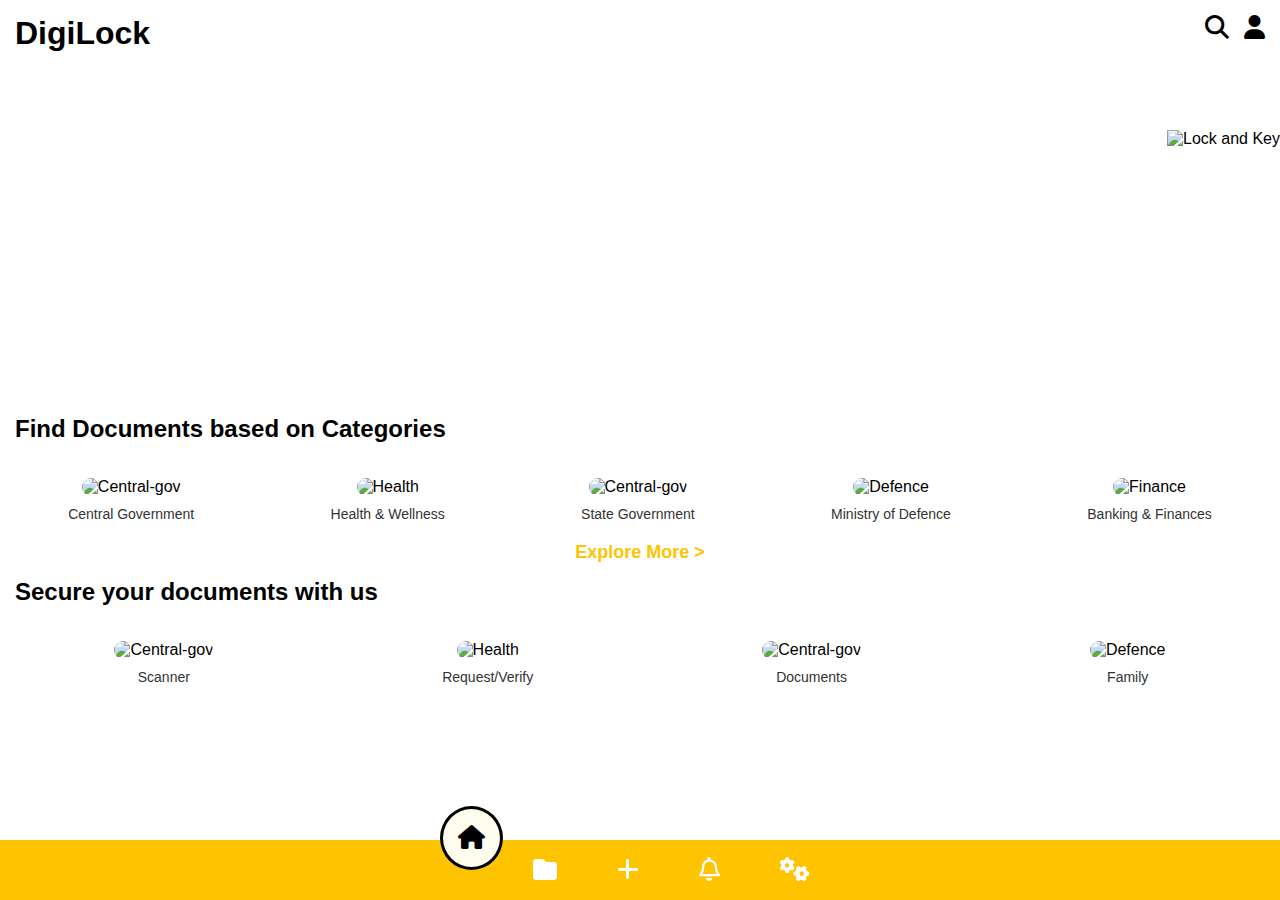
==== index.html @ a015e08f "Add files via upload" ====
<!DOCTYPE html>
<html lang="en">
<head>
    <meta charset="UTF-8">
    <meta name="viewport" content="width=device-width, initial-scale=1.0">
    <link rel="stylesheet" href="style.css">
    <link rel="stylesheet" href="https://cdnjs.cloudflare.com/ajax/libs/font-awesome/6.4.0/css/all.min.css">
    <title>Curved Bottom Rectangle</title>
</head>
<body>
    <header>
        <div class="logo">
            <h1>DigiLock</h1>
        </div>
        <div class="header-icons">
            <i class="fas fa-search"></i>
            <i class="fas fa-user"></i>
        </div>
        <div class="header-text">
            <h1>Secure Your Docs using .pii</h1>
        </div>
        <div class="header-image">
            <img src="images/lockkey.png" alt="Lock and Key">
        </div>
    </header>
    <main>
    <section>
        <h2>Find Documents based on Categories</h2>
    </section>
    <section2>
        <div class="image-container">
            <img src="images/AN.png" alt="Central-gov">
            <p>Central Government</p>
        </div>
        <div class="image-container">
            <img src="images/HealthIcon.png" alt="Health">
            <p>Health & Wellness</p>
        </div>
        <div class="image-container">
            <img src="images/AN.png" alt="Central-gov">
            <p>State Government</p>
        </div>
        <div class="image-container">
            <img src="images/DefenceIcon (1).png" alt="Defence">
            <p>Ministry of Defence</p>
        </div>
        <div class="image-container">
            <img src="images/Finance.png" alt="Finance">
            <p>Banking & Finances</p>
        </div>
    </section2>
    <div class="explore-more-container">
        <h6 class="explore-more">Explore More &gt;</h6>
    </div>
    <section>
        <h2>Secure your documents with us</h2>
    </section>
    <section2>
        <div class="image-container">
            <img src="images/Untitled design (2).png" alt="Central-gov">
            <p>Scanner</p>
        </div>
        <div class="image-container">
            <img src="images/Untitled design (3).png" alt="Health">
            <p>Request/Verify</p>
        </div>
        <div class="image-container">
            <img src="images/Untitled design (4).png" alt="Central-gov">
            <p>Documents</p>
        </div>
        <div class="image-container">
            <img src="images/Untitled design (5).png" alt="Defence">
            <p>Family</p>
        </div>
    </section2>
</main>
    <footer class="curved-menu">
        <nav class="menu">
            <ul>
                <li class="active"><a href="#"><i class="fas fa-home"></i></a></li> <!-- Home is active -->
                <li><a href="#"><i class="fa-solid fa-folder"></i></a></li>
                <li><a href="upload.html"><i class="fa-solid fa-plus"></i></a></li>
                <li><a href="#"><i class="fa-regular fa-bell"></i></a></li>
                <li><a href="#"><i class="fa-solid fa-gears"></i></a></li>
            </ul>
        </nav>
    </footer>
    <script>
        function handleMenuClick(event) {
            document.querySelectorAll('footer.curved-menu nav.menu ul li').forEach(item => {
                item.classList.remove('active');
            });
            event.currentTarget.classList.add('active');
        }

        document.querySelectorAll('footer.curved-menu nav.menu ul li').forEach(item => {
            item.addEventListener('click', handleMenuClick);
        });
    </script>
</body>
</html>
---- style.css ----
* {
    margin: 0;
    padding: 0;
    box-sizing: border-box;
}

body {
    font-family: Arial, sans-serif;
    display: flex;
    flex-direction: column;
    min-height: 100vh;
}

header {
    position: relative;
    height: 400px;
    background: url('images/1725623789754.png') no-repeat center center;
    background-size: cover;
}

header, footer.curved-menu {
    z-index: 10; /* Ensure header and footer are above other content */
}

main {
    flex: 1; /* Pushes footer to the bottom */
    padding-bottom: 60px; /* Prevent content overlap with footer */
}

.logo {
    position: absolute;
    top: 15px;
    left: 15px;
    z-index: 10; /* Ensure the logo is above the background image */
}

.logo img {
    height: 50px; /* Adjust size of the logo as needed */
}

.header-icons {
    position: absolute;
    top: 15px;
    right: 15px;
    z-index: 10; /* Ensure icons are above the background image */
    display: flex;
    gap: 15px; /* Space between icons */
}

.header-icons i {
    font-size: 24px; /* Adjust icon size as needed */
    color: rgb(0, 0, 0); /* Adjust color to match your design */
    cursor: pointer; /* Change cursor to pointer on hover */
}

.header-text {
    position: absolute; /* Use absolute positioning */
    top: 170px; /* Adjust this value to move the text down */
    left: 20px; /* Adjust this value to move the text left */
    text-align: left; /* Left-align the text */
    color: white; /* Adjust text color if needed */
    width: 300px;
    font-size: large;
    z-index: 10; /* Ensure text is above the background image */
}

.header-image {
    position: absolute;
    top: 130px; /* Align with the text */
    right: 0px;
    display: flex;
    align-items: center; /* Center image vertically with the text */
    z-index: 10; /* Ensure image is above the background image */
}

.header-image img {
    height: 160px; /* Adjust size of the image as needed */
}

.header-text h1 {
    margin: 0;
}

section{
    padding: 15px;
}

section2 {
    display: flex; /* Aligns all images in a row */
    justify-content: space-around; /* Even spacing between images */
    align-items: center;
    padding: 20px 0; /* Adds padding around the section */
}

.image-container {
    text-align: center; /* Center-align the text under each image */
}

.image-container img {
    height: 70px; /* Adjust the height of the images */
    width: auto; /* Maintain aspect ratio */
    border-radius: 10px;
    margin-bottom: 10px; /* Adds space between the image and the title */
}

.image-container p {
    font-size: 14px; /* Adjust the text size for titles */
    color: #333; /* Optional text color */
}

.explore-more-container {
    width: 100%; /* Takes full width to center the text */
    text-align: center; /* Centers the content */
}

.explore-more {
    color: rgb(255, 196, 0);
    font-size: 18px;
    cursor: pointer;
}

.explore-more:hover {
    text-decoration: underline;
}

footer.curved-menu {
    position: fixed;
    bottom: 0;
    width: 100%;
    background-color: #ffc400;
    padding: 10px 0;
    display: flex;
    height: 60px;
    justify-content: center;
    align-items: center;
    z-index: 1000; /* Keeps the footer above other content */
}

footer.curved-menu nav.menu ul {
    display: flex;
    justify-content: space-around;
    width: 100%;
    list-style: none;
    padding: 0;
    margin: 0;
}

footer.curved-menu nav.menu ul li {
    flex: 1;
    text-align: center;
    position: relative;
}

footer.curved-menu nav.menu ul li a {
    text-decoration: none;
    color: #fff;
    font-size: 24px;
    display: block;
    padding: 30px; /* Adjust padding to make the circle smaller */
    transition: color 0.3s ease, background-color 0.3s ease;
}

footer.curved-menu nav.menu ul li.active a {
    background-color: #fffded;
    border-radius: 50%;
    border: 3px solid #000000;
    color: #000000;
    padding: 15px;
    transform: translateY(-20px);
}

footer.curved-menu nav.menu ul li a:hover {
    color: #06021b;
}
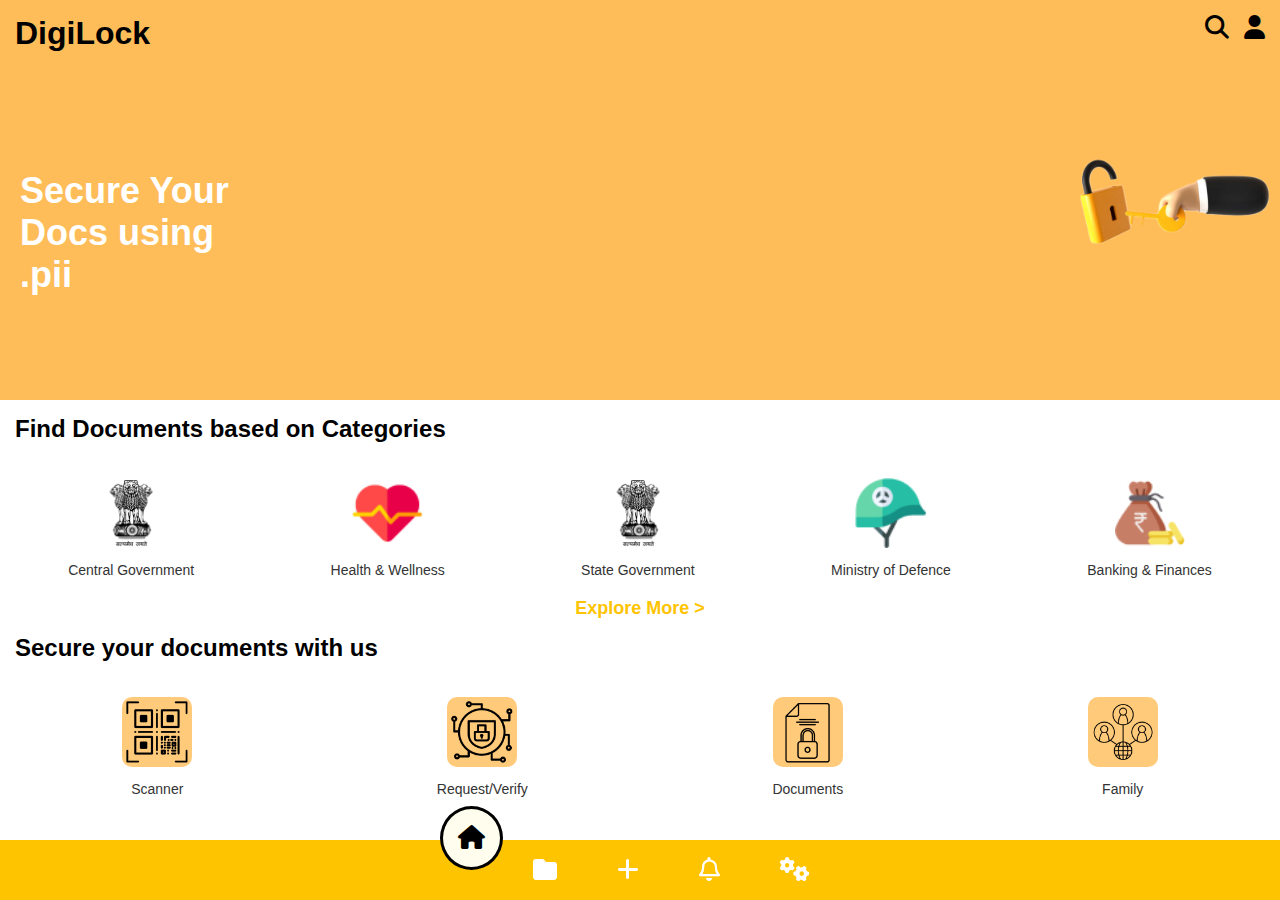
==== commit 09f13ea1: "Update index.html" ====
--- a/index.html
+++ b/index.html
@@ -77,7 +77,7 @@
     <footer class="curved-menu">
         <nav class="menu">
             <ul>
-                <li class="active"><a href="#"><i class="fas fa-home"></i></a></li> <!-- Home is active -->
+                <li class="active"><a href="index.html"><i class="fas fa-home"></i></a></li> <!-- Home is active -->
                 <li><a href="#"><i class="fa-solid fa-folder"></i></a></li>
                 <li><a href="upload.html"><i class="fa-solid fa-plus"></i></a></li>
                 <li><a href="#"><i class="fa-regular fa-bell"></i></a></li>
--- a/style.css
+++ b/style.css
@@ -59,7 +59,7 @@
     left: 20px; /* Adjust this value to move the text left */
     text-align: left; /* Left-align the text */
     color: white; /* Adjust text color if needed */
-    width: 300px;
+    width: 250px;
     font-size: large;
     z-index: 10; /* Ensure text is above the background image */
 }
@@ -171,4 +171,4 @@
 
 footer.curved-menu nav.menu ul li a:hover {
     color: #06021b;
-}+}
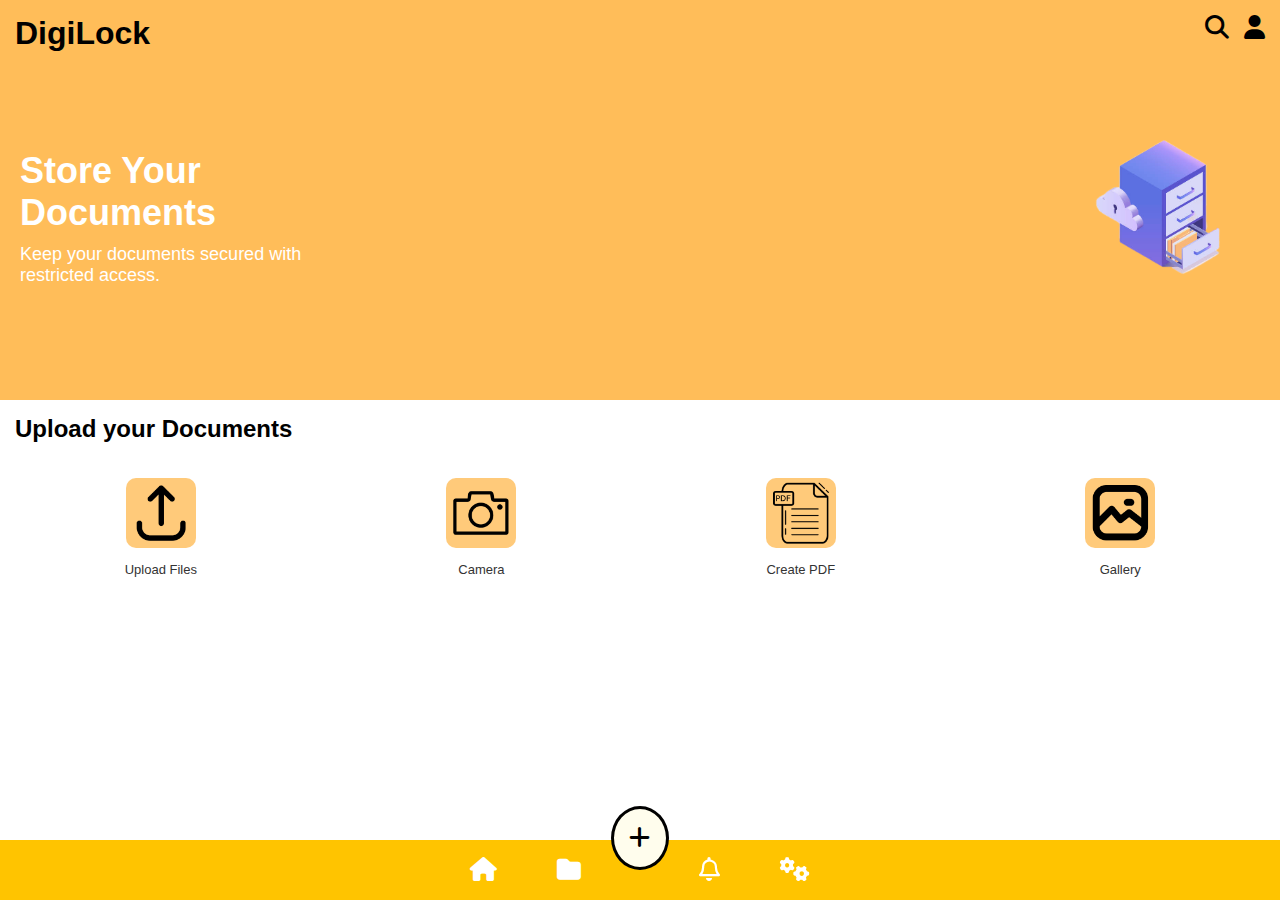
==== commit 06db05fc: "Update index.html" ====
--- a/index.html
+++ b/index.html
@@ -3,9 +3,23 @@
 <head>
     <meta charset="UTF-8">
     <meta name="viewport" content="width=device-width, initial-scale=1.0">
-    <link rel="stylesheet" href="style.css">
+    <link rel="stylesheet" href="upload.css">
     <link rel="stylesheet" href="https://cdnjs.cloudflare.com/ajax/libs/font-awesome/6.4.0/css/all.min.css">
-    <title>Curved Bottom Rectangle</title>
+    <title>Upload Docs</title>
+    <style>
+        /* Add styles for the confirmation message */
+        .confirmation-message {
+            display: none;
+            position: fixed;
+            top: 20px;
+            right: 20px;
+            background-color: #4CAF50;
+            color: white;
+            padding: 10px 20px;
+            border-radius: 5px;
+            z-index: 1000;
+        }
+    </style>
 </head>
 <body>
     <header>
@@ -17,85 +31,60 @@
             <i class="fas fa-user"></i>
         </div>
         <div class="header-text">
-            <h1>Secure Your Docs using .pii</h1>
+            <h1>Store Your Documents</h1>
+            <p>Keep your documents secured with restricted access.</p>
         </div>
         <div class="header-image">
-            <img src="images/lockkey.png" alt="Lock and Key">
+            <img src="images/1725638824410.png" alt="Lock and Key">
         </div>
     </header>
-    <main>
+    
     <section>
-        <h2>Find Documents based on Categories</h2>
+        <h2>Upload your Documents</h2>
     </section>
+
     <section2>
         <div class="image-container">
-            <img src="images/AN.png" alt="Central-gov">
-            <p>Central Government</p>
+            <img id="upload-files" src="images/Untitled design (6).png" alt="Upload Files">
+            <p>Upload Files</p>
         </div>
         <div class="image-container">
-            <img src="images/HealthIcon.png" alt="Health">
-            <p>Health & Wellness</p>
+            <img id="camera-click" src="images/Untitled design (7).png" alt="Camera">
+            <p>Camera</p>
         </div>
         <div class="image-container">
-            <img src="images/AN.png" alt="Central-gov">
-            <p>State Government</p>
+            <img src="images/Untitled design (8).png" alt="Create PDF">
+            <p>Create PDF</p>
         </div>
         <div class="image-container">
-            <img src="images/DefenceIcon (1).png" alt="Defence">
-            <p>Ministry of Defence</p>
-        </div>
-        <div class="image-container">
-            <img src="images/Finance.png" alt="Finance">
-            <p>Banking & Finances</p>
+            <img src="images/Untitled design (9).png" alt="Gallery">
+            <p>Gallery</p>
         </div>
     </section2>
-    <div class="explore-more-container">
-        <h6 class="explore-more">Explore More &gt;</h6>
+
+    <!-- Hidden file input for uploading -->
+    <input type="file" id="file-input" style="display: none;" multiple>
+
+    <!-- Hidden file input for camera capture -->
+    <input type="file" id="camera-input" accept="image/*;capture=camera" style="display: none;">
+
+    <!-- Confirmation message -->
+    <div class="confirmation-message" id="confirmation-message">
+        Uploaded successfully !
     </div>
-    <section>
-        <h2>Secure your documents with us</h2>
-    </section>
-    <section2>
-        <div class="image-container">
-            <img src="images/Untitled design (2).png" alt="Central-gov">
-            <p>Scanner</p>
-        </div>
-        <div class="image-container">
-            <img src="images/Untitled design (3).png" alt="Health">
-            <p>Request/Verify</p>
-        </div>
-        <div class="image-container">
-            <img src="images/Untitled design (4).png" alt="Central-gov">
-            <p>Documents</p>
-        </div>
-        <div class="image-container">
-            <img src="images/Untitled design (5).png" alt="Defence">
-            <p>Family</p>
-        </div>
-    </section2>
-</main>
+
     <footer class="curved-menu">
         <nav class="menu">
             <ul>
-                <li class="active"><a href="index.html"><i class="fas fa-home"></i></a></li> <!-- Home is active -->
+                <li><a href="index.html"><i class="fas fa-home"></i></a></li>
                 <li><a href="#"><i class="fa-solid fa-folder"></i></a></li>
-                <li><a href="upload.html"><i class="fa-solid fa-plus"></i></a></li>
+                <li class="active"><a href="upload.html"><i class="fa-solid fa-plus"></i></a></li>
                 <li><a href="#"><i class="fa-regular fa-bell"></i></a></li>
                 <li><a href="#"><i class="fa-solid fa-gears"></i></a></li>
             </ul>
         </nav>
     </footer>
-    <script>
-        function handleMenuClick(event) {
-            document.querySelectorAll('footer.curved-menu nav.menu ul li').forEach(item => {
-                item.classList.remove('active');
-            });
-            event.currentTarget.classList.add('active');
-        }
 
-        document.querySelectorAll('footer.curved-menu nav.menu ul li').forEach(item => {
-            item.addEventListener('click', handleMenuClick);
-        });
-    </script>
+    <script src="script.js"></script>
 </body>
 </html>
--- a/upload.css
+++ b/upload.css
@@ -0,0 +1,157 @@
+* {
+    margin: 0;
+    padding: 0;
+    box-sizing: border-box;
+}
+
+body {
+    font-family: Arial, sans-serif;
+    display: flex;
+    flex-direction: column;
+    min-height: 100vh;
+}
+
+header {
+    position: relative;
+    height: 400px;
+    background: url('images/1725623789754.png') no-repeat center center;
+    background-size: cover;
+    z-index: 10;
+}
+
+.logo {
+    position: absolute;
+    top: 15px;
+    left: 15px;
+    z-index: 10; /* Ensure the logo is above the background image */
+}
+
+.logo img {
+    height: 50px; /* Adjust size of the logo as needed */
+}
+
+.header-icons {
+    position: absolute;
+    top: 15px;
+    right: 15px;
+    z-index: 10; /* Ensure icons are above the background image */
+    display: flex;
+    gap: 15px; /* Space between icons */
+}
+
+.header-icons i {
+    font-size: 24px; /* Adjust icon size as needed */
+    color: rgb(0, 0, 0); /* Adjust color to match your design */
+    cursor: pointer; /* Change cursor to pointer on hover */
+}
+
+.header-text {
+    position: absolute; /* Use absolute positioning */
+    top: 150px; /* Adjust this value to move the text down */
+    left: 20px; /* Adjust this value to move the text left */
+    text-align: left; /* Left-align the text */
+    color: white; /* Adjust text color if needed */
+    width: 300px;
+    font-size: large;
+    z-index: 10; /* Ensure text is above the background image */
+}
+
+.header-text p {
+    padding-top: 10px;
+}
+
+header, footer.curved-menu {
+    z-index: 10; /* Ensure header and footer are above other content */
+}
+
+.header-image {
+    position: absolute;
+    top: 130px; /* Align with the text */
+    right: 0px;
+    display: flex;
+    align-items: center; /* Center image vertically with the text */
+    z-index: 10; /* Ensure image is above the background image */
+}
+
+.header-image img {
+    height: 170px; /* Adjust size of the image as needed */
+}
+
+section{
+    padding: 15px;
+}
+
+section2 {
+    display: flex; /* Aligns all images in a row */
+    justify-content: space-around; /* Even spacing between images */
+    align-items: center;
+    padding: 20px 0; /* Adds padding around the section */
+}
+
+.image-container {
+    text-align: center; /* Center-align the text under each image */
+}
+
+.image-container img {
+    height: 70px; /* Adjust the height of the images */
+    width: auto; /* Maintain aspect ratio */
+    cursor: pointer;
+    border-radius: 10px;
+    margin-bottom: 10px; /* Adds space between the image and the title */
+}
+
+.image-container p {
+    font-size: 13px;/* Adjust the text size for titles */
+    color: #333; /* Optional text color */
+}
+
+
+footer.curved-menu {
+    position: fixed;
+    bottom: 0;
+    width: 100%;
+    background-color: #ffc400;
+    padding: 10px 0;
+    display: flex;
+    height: 60px;
+    justify-content: center;
+    align-items: center;
+    z-index: 1000; /* Keeps the footer above other content */
+}
+
+footer.curved-menu nav.menu ul {
+    display: flex;
+    justify-content: space-around;
+    width: 100%;
+    list-style: none;
+    padding: 0;
+    margin: 0;
+}
+
+footer.curved-menu nav.menu ul li {
+    flex: 1;
+    text-align: center;
+    position: relative;
+}
+
+footer.curved-menu nav.menu ul li a {
+    text-decoration: none;
+    color: #fff;
+    font-size: 24px;
+    display: block;
+    padding: 30px; /* Adjust padding to make the circle smaller */
+    transition: color 0.3s ease, background-color 0.3s ease;
+}
+
+footer.curved-menu nav.menu ul li.active a {
+    background-color: #fffded;
+    border-radius: 50%;
+    border: 3px solid #000000;
+    color: #000000;
+    padding: 15px;
+    transform: translateY(-20px);
+}
+
+footer.curved-menu nav.menu ul li a:hover {
+    color: #06021b;
+}
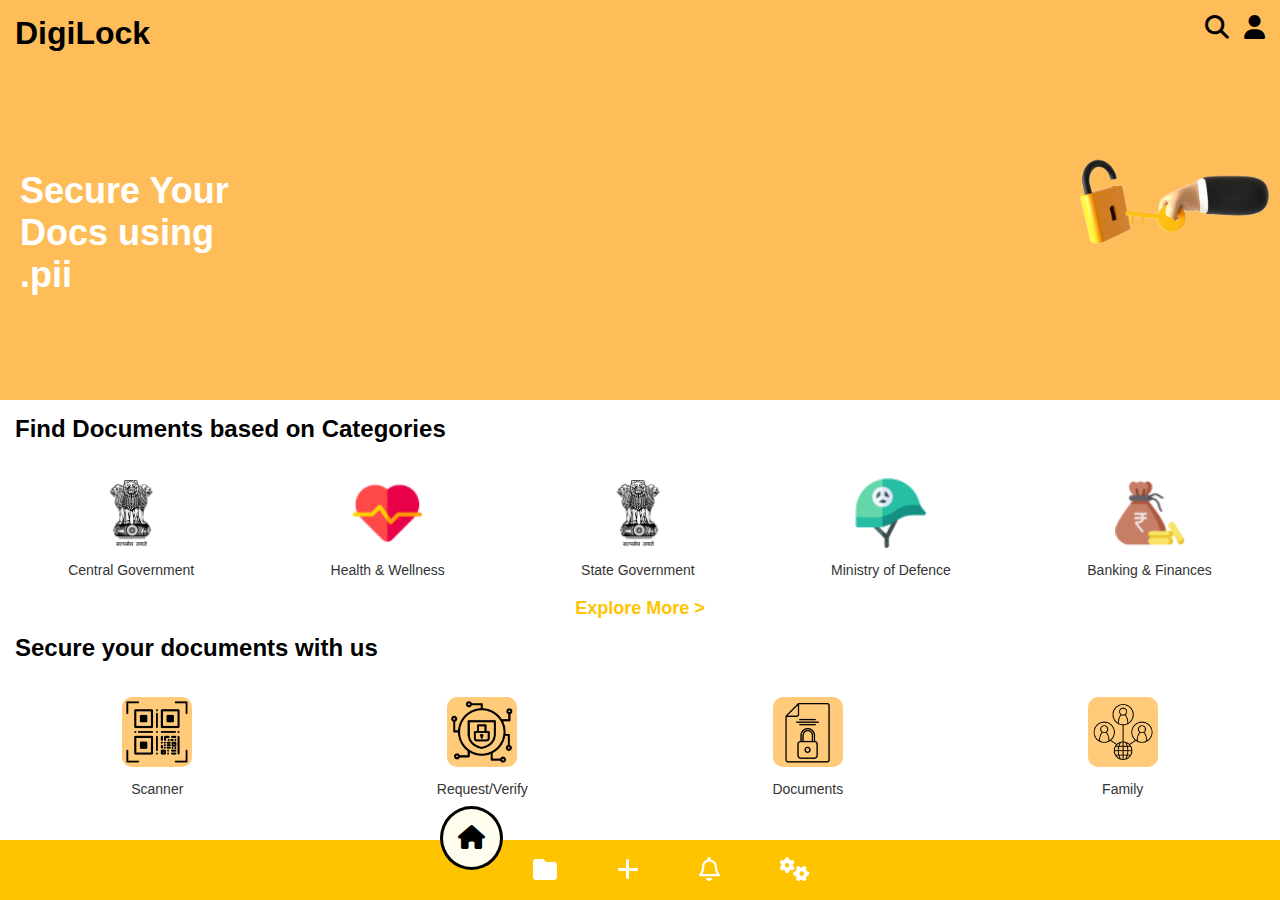
==== commit 0714ee8a: "Update index.html" ====
--- a/index.html
+++ b/index.html
@@ -3,23 +3,9 @@
 <head>
     <meta charset="UTF-8">
     <meta name="viewport" content="width=device-width, initial-scale=1.0">
-    <link rel="stylesheet" href="upload.css">
+    <link rel="stylesheet" href="style.css">
     <link rel="stylesheet" href="https://cdnjs.cloudflare.com/ajax/libs/font-awesome/6.4.0/css/all.min.css">
-    <title>Upload Docs</title>
-    <style>
-        /* Add styles for the confirmation message */
-        .confirmation-message {
-            display: none;
-            position: fixed;
-            top: 20px;
-            right: 20px;
-            background-color: #4CAF50;
-            color: white;
-            padding: 10px 20px;
-            border-radius: 5px;
-            z-index: 1000;
-        }
-    </style>
+    <title>Curved Bottom Rectangle</title>
 </head>
 <body>
     <header>
@@ -31,60 +17,74 @@
             <i class="fas fa-user"></i>
         </div>
         <div class="header-text">
-            <h1>Store Your Documents</h1>
-            <p>Keep your documents secured with restricted access.</p>
+            <h1>Secure Your Docs using .pii</h1>
         </div>
         <div class="header-image">
-            <img src="images/1725638824410.png" alt="Lock and Key">
+            <img src="images/lockkey.png" alt="Lock and Key">
         </div>
     </header>
-    
+    <main>
     <section>
-        <h2>Upload your Documents</h2>
+        <h2>Find Documents based on Categories</h2>
     </section>
-
     <section2>
         <div class="image-container">
-            <img id="upload-files" src="images/Untitled design (6).png" alt="Upload Files">
-            <p>Upload Files</p>
+            <img src="images/AN.png" alt="Central-gov">
+            <p>Central Government</p>
         </div>
         <div class="image-container">
-            <img id="camera-click" src="images/Untitled design (7).png" alt="Camera">
-            <p>Camera</p>
+            <img src="images/HealthIcon.png" alt="Health">
+            <p>Health & Wellness</p>
         </div>
         <div class="image-container">
-            <img src="images/Untitled design (8).png" alt="Create PDF">
-            <p>Create PDF</p>
+            <img src="images/AN.png" alt="Central-gov">
+            <p>State Government</p>
         </div>
         <div class="image-container">
-            <img src="images/Untitled design (9).png" alt="Gallery">
-            <p>Gallery</p>
+            <img src="images/DefenceIcon (1).png" alt="Defence">
+            <p>Ministry of Defence</p>
+        </div>
+        <div class="image-container">
+            <img src="images/Finance.png" alt="Finance">
+            <p>Banking & Finances</p>
         </div>
     </section2>
-
-    <!-- Hidden file input for uploading -->
-    <input type="file" id="file-input" style="display: none;" multiple>
-
-    <!-- Hidden file input for camera capture -->
-    <input type="file" id="camera-input" accept="image/*;capture=camera" style="display: none;">
-
-    <!-- Confirmation message -->
-    <div class="confirmation-message" id="confirmation-message">
-        Uploaded successfully !
+    <div class="explore-more-container">
+        <h6 class="explore-more">Explore More &gt;</h6>
     </div>
-
+    <section>
+        <h2>Secure your documents with us</h2>
+    </section>
+    <section2>
+        <div class="image-container">
+            <img src="images/Untitled design (2).png" alt="Central-gov">
+            <p>Scanner</p>
+        </div>
+        <div class="image-container">
+            <img src="images/Untitled design (3).png" alt="Health">
+            <p>Request/Verify</p>
+        </div>
+        <div class="image-container">
+            <img src="images/Untitled design (4).png" alt="Central-gov">
+            <p>Documents</p>
+        </div>
+        <div class="image-container">
+            <img src="images/Untitled design (5).png" alt="Defence">
+            <p>Family</p>
+        </div>
+    </section2>
+</main>
     <footer class="curved-menu">
         <nav class="menu">
             <ul>
-                <li><a href="index.html"><i class="fas fa-home"></i></a></li>
+                <li class="active"><a href="index.html"><i class="fas fa-home"></i></a></li> <!-- Home is active -->
                 <li><a href="#"><i class="fa-solid fa-folder"></i></a></li>
-                <li class="active"><a href="upload.html"><i class="fa-solid fa-plus"></i></a></li>
+                <li><a href="upload.html"><i class="fa-solid fa-plus"></i></a></li>
                 <li><a href="#"><i class="fa-regular fa-bell"></i></a></li>
                 <li><a href="#"><i class="fa-solid fa-gears"></i></a></li>
             </ul>
         </nav>
     </footer>
-
     <script src="script.js"></script>
 </body>
 </html>
--- a/style.css
+++ b/style.css
@@ -0,0 +1,174 @@
+* {
+    margin: 0;
+    padding: 0;
+    box-sizing: border-box;
+}
+
+body {
+    font-family: Arial, sans-serif;
+    display: flex;
+    flex-direction: column;
+    min-height: 100vh;
+}
+
+header {
+    position: relative;
+    height: 400px;
+    background: url('images/1725623789754.png') no-repeat center center;
+    background-size: cover;
+}
+
+header, footer.curved-menu {
+    z-index: 10; /* Ensure header and footer are above other content */
+}
+
+main {
+    flex: 1; /* Pushes footer to the bottom */
+    padding-bottom: 60px; /* Prevent content overlap with footer */
+}
+
+.logo {
+    position: absolute;
+    top: 15px;
+    left: 15px;
+    z-index: 10; /* Ensure the logo is above the background image */
+}
+
+.logo img {
+    height: 50px; /* Adjust size of the logo as needed */
+}
+
+.header-icons {
+    position: absolute;
+    top: 15px;
+    right: 15px;
+    z-index: 10; /* Ensure icons are above the background image */
+    display: flex;
+    gap: 15px; /* Space between icons */
+}
+
+.header-icons i {
+    font-size: 24px; /* Adjust icon size as needed */
+    color: rgb(0, 0, 0); /* Adjust color to match your design */
+    cursor: pointer; /* Change cursor to pointer on hover */
+}
+
+.header-text {
+    position: absolute; /* Use absolute positioning */
+    top: 170px; /* Adjust this value to move the text down */
+    left: 20px; /* Adjust this value to move the text left */
+    text-align: left; /* Left-align the text */
+    color: white; /* Adjust text color if needed */
+    width: 250px;
+    font-size: large;
+    z-index: 10; /* Ensure text is above the background image */
+}
+
+.header-image {
+    position: absolute;
+    top: 130px; /* Align with the text */
+    right: 0px;
+    display: flex;
+    align-items: center; /* Center image vertically with the text */
+    z-index: 10; /* Ensure image is above the background image */
+}
+
+.header-image img {
+    height: 160px; /* Adjust size of the image as needed */
+}
+
+.header-text h1 {
+    margin: 0;
+}
+
+section{
+    padding: 15px;
+}
+
+section2 {
+    display: flex; /* Aligns all images in a row */
+    justify-content: space-around; /* Even spacing between images */
+    align-items: center;
+    padding: 20px 0; /* Adds padding around the section */
+}
+
+.image-container {
+    text-align: center; /* Center-align the text under each image */
+}
+
+.image-container img {
+    height: 70px; /* Adjust the height of the images */
+    width: auto; /* Maintain aspect ratio */
+    border-radius: 10px;
+    margin-bottom: 10px; /* Adds space between the image and the title */
+}
+
+.image-container p {
+    font-size: 14px; /* Adjust the text size for titles */
+    color: #333; /* Optional text color */
+}
+
+.explore-more-container {
+    width: 100%; /* Takes full width to center the text */
+    text-align: center; /* Centers the content */
+}
+
+.explore-more {
+    color: rgb(255, 196, 0);
+    font-size: 18px;
+    cursor: pointer;
+}
+
+.explore-more:hover {
+    text-decoration: underline;
+}
+
+footer.curved-menu {
+    position: fixed;
+    bottom: 0;
+    width: 100%;
+    background-color: #ffc400;
+    padding: 10px 0;
+    display: flex;
+    height: 60px;
+    justify-content: center;
+    align-items: center;
+    z-index: 1000; /* Keeps the footer above other content */
+}
+
+footer.curved-menu nav.menu ul {
+    display: flex;
+    justify-content: space-around;
+    width: 100%;
+    list-style: none;
+    padding: 0;
+    margin: 0;
+}
+
+footer.curved-menu nav.menu ul li {
+    flex: 1;
+    text-align: center;
+    position: relative;
+}
+
+footer.curved-menu nav.menu ul li a {
+    text-decoration: none;
+    color: #fff;
+    font-size: 24px;
+    display: block;
+    padding: 30px; /* Adjust padding to make the circle smaller */
+    transition: color 0.3s ease, background-color 0.3s ease;
+}
+
+footer.curved-menu nav.menu ul li.active a {
+    background-color: #fffded;
+    border-radius: 50%;
+    border: 3px solid #000000;
+    color: #000000;
+    padding: 15px;
+    transform: translateY(-20px);
+}
+
+footer.curved-menu nav.menu ul li a:hover {
+    color: #06021b;
+}
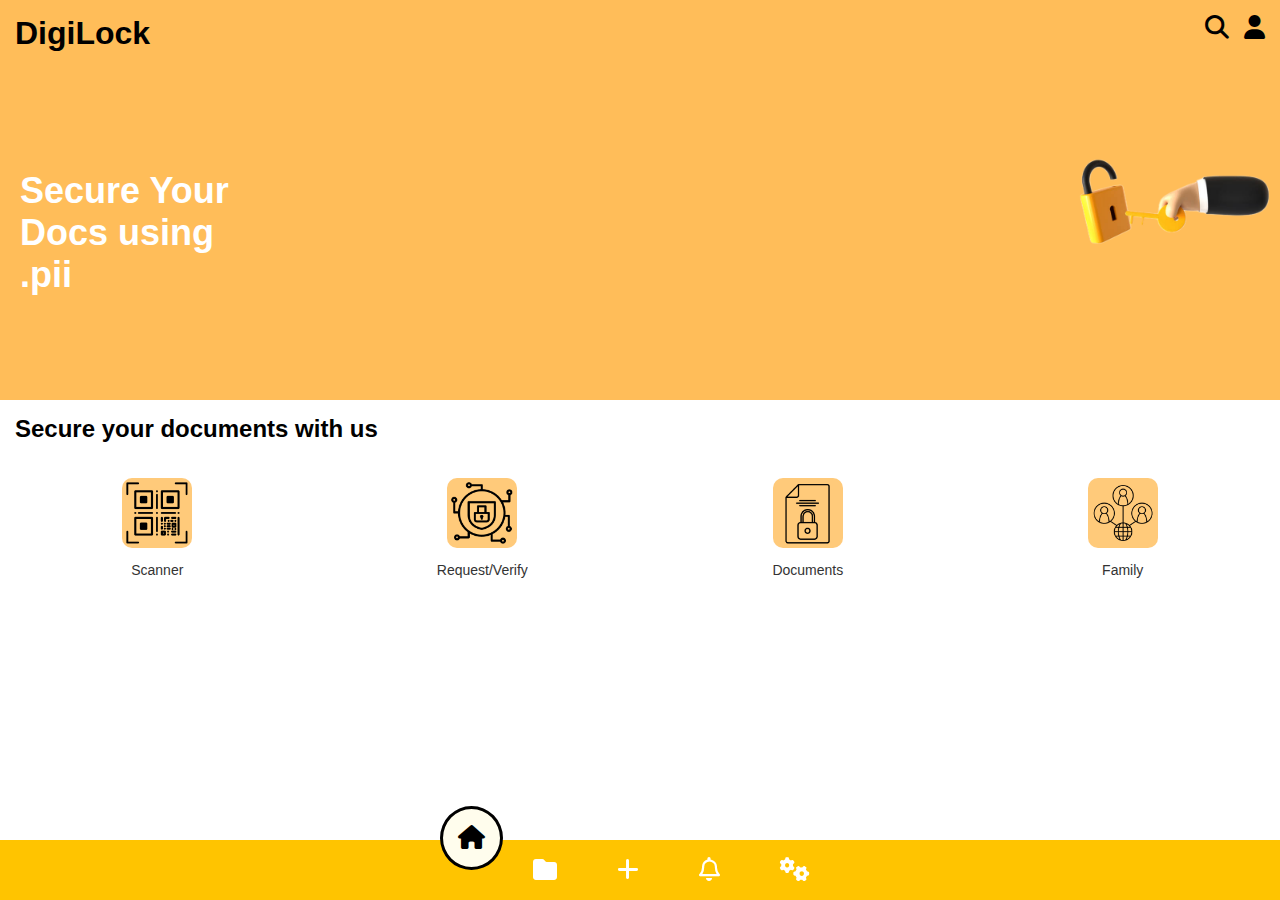
==== commit 5b578f2e: "Update index.html" ====
--- a/index.html
+++ b/index.html
@@ -5,7 +5,7 @@
     <meta name="viewport" content="width=device-width, initial-scale=1.0">
     <link rel="stylesheet" href="style.css">
     <link rel="stylesheet" href="https://cdnjs.cloudflare.com/ajax/libs/font-awesome/6.4.0/css/all.min.css">
-    <title>Curved Bottom Rectangle</title>
+    <title>DigiLock</title>
 </head>
 <body>
     <header>
@@ -24,34 +24,6 @@
         </div>
     </header>
     <main>
-    <section>
-        <h2>Find Documents based on Categories</h2>
-    </section>
-    <section2>
-        <div class="image-container">
-            <img src="images/AN.png" alt="Central-gov">
-            <p>Central Government</p>
-        </div>
-        <div class="image-container">
-            <img src="images/HealthIcon.png" alt="Health">
-            <p>Health & Wellness</p>
-        </div>
-        <div class="image-container">
-            <img src="images/AN.png" alt="Central-gov">
-            <p>State Government</p>
-        </div>
-        <div class="image-container">
-            <img src="images/DefenceIcon (1).png" alt="Defence">
-            <p>Ministry of Defence</p>
-        </div>
-        <div class="image-container">
-            <img src="images/Finance.png" alt="Finance">
-            <p>Banking & Finances</p>
-        </div>
-    </section2>
-    <div class="explore-more-container">
-        <h6 class="explore-more">Explore More &gt;</h6>
-    </div>
     <section>
         <h2>Secure your documents with us</h2>
     </section>
@@ -78,7 +50,7 @@
         <nav class="menu">
             <ul>
                 <li class="active"><a href="index.html"><i class="fas fa-home"></i></a></li> <!-- Home is active -->
-                <li><a href="#"><i class="fa-solid fa-folder"></i></a></li>
+                <li><a href="docs.html"><i class="fa-solid fa-folder"></i></a></li>
                 <li><a href="upload.html"><i class="fa-solid fa-plus"></i></a></li>
                 <li><a href="#"><i class="fa-regular fa-bell"></i></a></li>
                 <li><a href="#"><i class="fa-solid fa-gears"></i></a></li>
